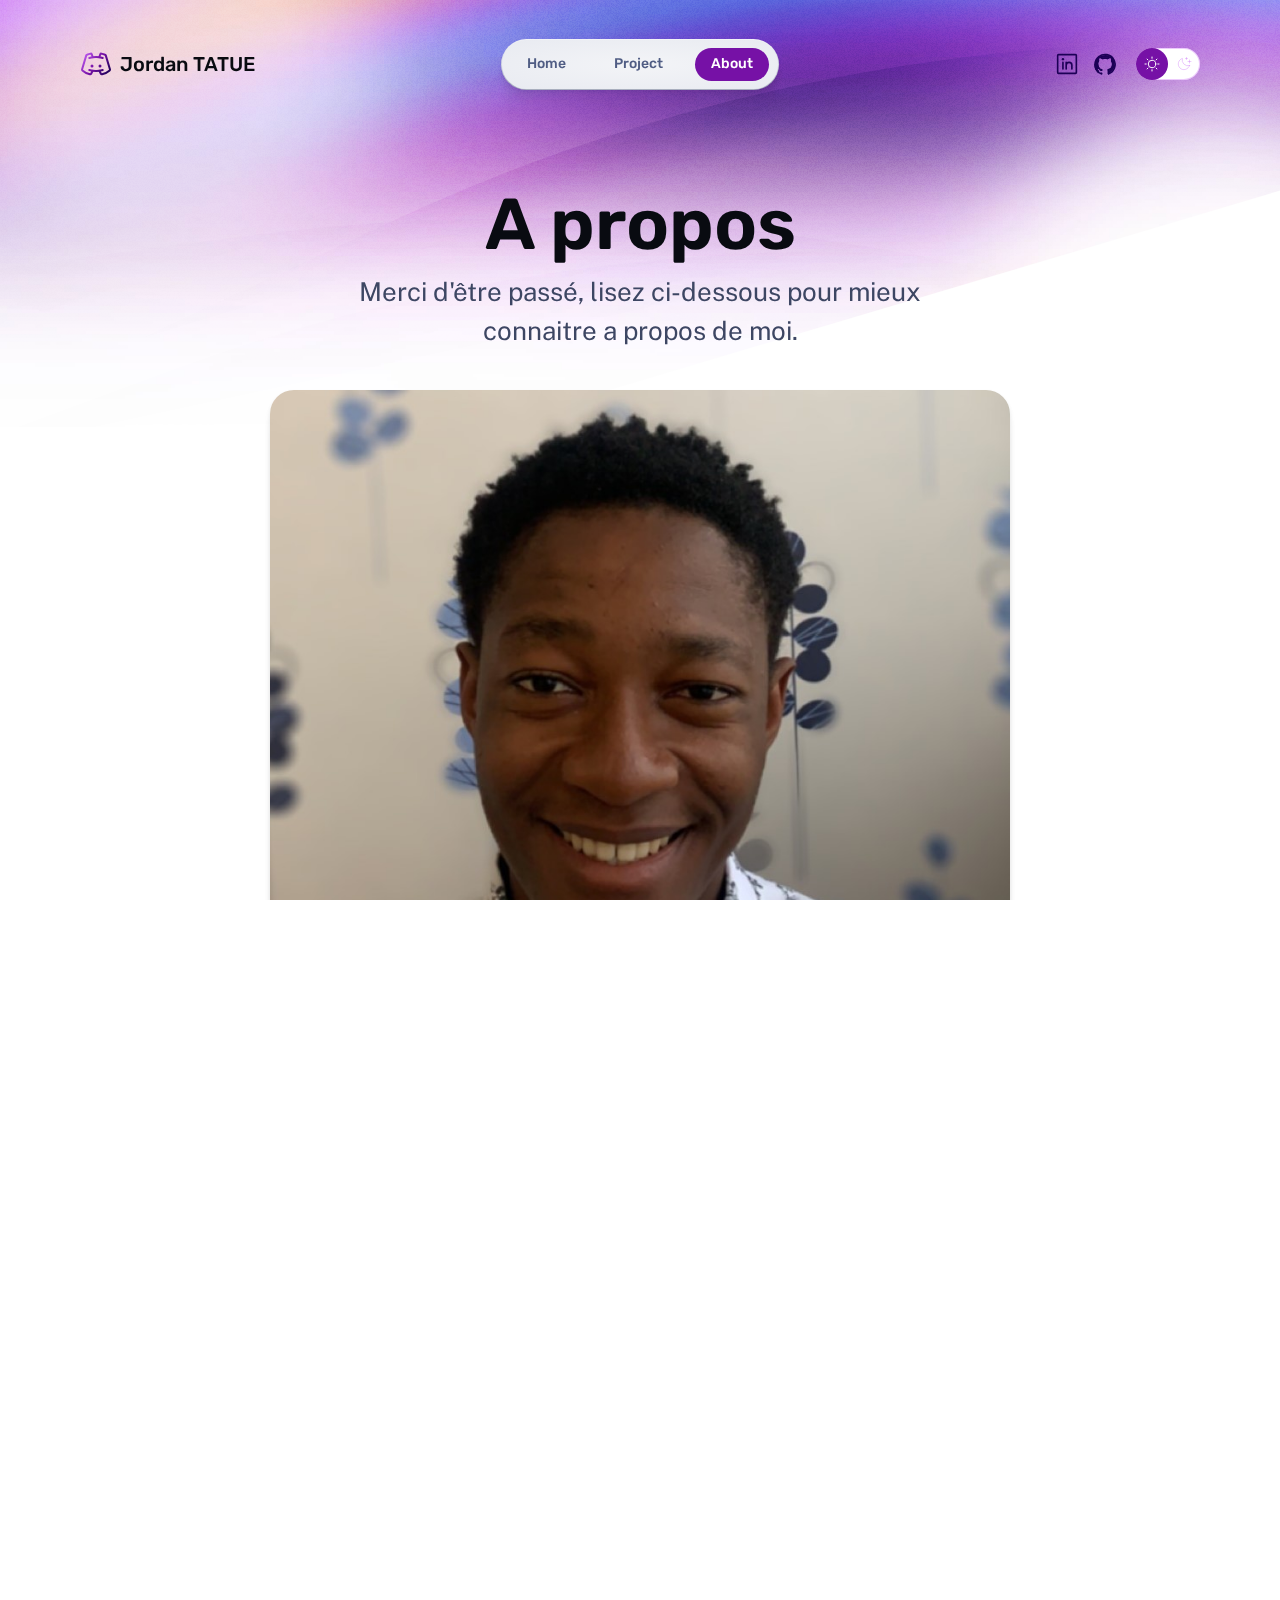
==== about/index.html @ d3101c10 "12" ====
<!DOCTYPE html>
<html lang="en" class="astro-37FXCHFA">

<head>
	<meta charset="UTF-8">
	<meta name="description" property="og:description" content="The personal site of Jordan">
	<meta name="viewport" content="width=device-width">
	<meta name="generator" content="Astro v2.3.0">
	<title>A propos | Jordane</title>

	<link rel="icon" type="image/svg+xml" href="../favicon.svg">
	<link rel="preconnect" href="https://fonts.googleapis.com">
	<link rel="preconnect" href="https://fonts.gstatic.com" crossorigin>
	<link
		href="https://fonts.googleapis.com/css2?family=Public+Sans:ital,wght@0,400;0,700;1,400&family=Rubik:wght@500;600&display=swap"
		rel="stylesheet">

	<script>
		// This code is inlined in the head to make dark mode instant & blocking.
		const getThemePreference = () => {
			if (typeof localStorage !== 'undefined' && localStorage.getItem('theme')) {
				return localStorage.getItem('theme');
			}
			return window.matchMedia('(prefers-color-scheme: dark)').matches ? 'dark' : 'light';
		};
		const isDark = getThemePreference() === 'dark';
		document.documentElement.classList[isDark ? 'add' : 'remove']('theme-dark');

		if (typeof localStorage !== 'undefined') {
			// Watch the document element and persist user preference when it changes.
			const observer = new MutationObserver(() => {
				const isDark = document.documentElement.classList.contains('theme-dark');
				localStorage.setItem('theme', isDark ? 'dark' : 'light');
			});
			observer.observe(document.documentElement, { attributes: true, attributeFilter: ['class'] });
		}
	</script>
	<link rel="stylesheet" href="../css/404.8e7ccd6e.css" />
	<link rel="stylesheet" href="../css/about.8c3abb9f.css" />
	<link rel="stylesheet" href="../css/about.d728e3a7.css" />
	<link rel="stylesheet" href="../css/about.93ec11f1.css" />
	<script type="module">addEventListener("load", () => document.documentElement.classList.add("loaded")); class i extends HTMLElement { constructor() { super(), this.appendChild(this.querySelector("template").content.cloneNode(!0)); const e = this.querySelector("button"), t = document.getElementById("menu-content"); t.hidden = !0; const n = s => { e.setAttribute("aria-expanded", s ? "true" : "false"), t.hidden = !s }; e.addEventListener("click", () => n(t.hidden)); const d = s => { n(s.matches), e.hidden = s.matches }, c = window.matchMedia("(min-width: 50em)"); d(c), c.addEventListener("change", d) } } customElements.define("menu-button", i); class r extends HTMLElement { constructor() { super(); const e = this.querySelector("button"), t = n => { document.documentElement.classList[n ? "add" : "remove"]("theme-dark"), e.setAttribute("aria-pressed", String(n)) }; e.addEventListener("click", () => t(!this.isDark())), t(this.isDark()) } isDark() { return document.documentElement.classList.contains("theme-dark") } } customElements.define("theme-toggle", r);
	</script>
</head>

<body class="astro-37FXCHFA">
	<div class="stack backgrounds astro-37FXCHFA">
		<nav class="astro-DMQPWCEC">
			<div class="menu-header astro-DMQPWCEC">
				<a href="../index.html" class="site-title astro-DMQPWCEC">
					<svg xmlns="http://www.w3.org/2000/svg" width="40" height="40" viewBox="0 0 256 256"
						aria-hidden="true" stroke="url(#icon-gradient-10c3b6cw)" fill="url(#icon-gradient-10c3b6cw)"
						style="--size:1.6em" class="astro-PATNJMLL">
						<g class="astro-PATNJMLL">
							<circle stroke="none" cx="96" cy="144" r="12" />
							<circle stroke="none" cx="160" cy="144" r="12" />
							<path fill="none" stroke-linecap="round" stroke-linejoin="round" stroke-width="16"
								d="M74 80a175 175 0 0 1 54-8 175 175 0 0 1 54 8m0 96a175 175 0 0 1-54 8 175 175 0 0 1-54-8" />
							<path fill="none" stroke-linecap="round" stroke-linejoin="round" stroke-width="16"
								d="m155 182 12 24a8 8 0 0 0 9 4c25-6 46-16 61-30a8 8 0 0 0 3-8L206 59a8 8 0 0 0-5-5 176 176 0 0 0-30-9 8 8 0 0 0-9 5l-8 24m-53 108-12 24a8 8 0 0 1-9 4c-25-6-46-16-61-30a8 8 0 0 1-3-8L50 59a8 8 0 0 1 5-5 176 176 0 0 1 30-9 8 8 0 0 1 9 5l8 24" />
						</g>
						<linearGradient id="icon-gradient-10c3b6cw" x1="23" x2="235" y1="43" y2="202"
							gradientUnits="userSpaceOnUse" class="astro-PATNJMLL">
							<stop stop-color="var(--gradient-stop-1)" class="astro-PATNJMLL"></stop>
							<stop offset=".5" stop-color="var(--gradient-stop-2)" class="astro-PATNJMLL"></stop>
							<stop offset="1" stop-color="var(--gradient-stop-3)" class="astro-PATNJMLL"></stop>
						</linearGradient>
					</svg>
					Jordan TATUE
				</a>
				<menu-button class="astro-DMQPWCEC">
					<template class="astro-DMQPWCEC">
						<button class="menu-button astro-DMQPWCEC" aria-expanded="false">
							<span class="sr-only astro-DMQPWCEC">Menu</span>
							<svg xmlns="http://www.w3.org/2000/svg" width="40" height="40" viewBox="0 0 256 256"
								aria-hidden="true" stroke="currentcolor" fill="currentcolor" class="astro-PATNJMLL">
								<g class="astro-PATNJMLL">
									<path stroke-linecap="round" stroke-linejoin="round" stroke-width="16"
										d="M40 128h176M40 64h176M40 192h176" />
								</g>

							</svg>
						</button>
					</template>
				</menu-button>
			</div>
			<div id="menu-content" class="astro-DMQPWCEC">
				<ul class="nav-items astro-DMQPWCEC">
					<li class="astro-DMQPWCEC">
						<a class="link astro-DMQPWCEC" href="../index.html">
							Home
						</a>
					</li>
					<li class="astro-DMQPWCEC">
						<a aria-current="true" class="link astro-DMQPWCEC" href="../work/index.html">
							Project
						</a>
					</li>
					<li class="astro-DMQPWCEC">
						<a class="link active astro-DMQPWCEC" href="../about/index.html">
							About
						</a>
					</li>
				</ul>
				<div class="menu-footer astro-DMQPWCEC">
					<div class="socials astro-DMQPWCEC">
						<a href="https://www.linkedin.com/in/tatuejordan" class="social astro-DMQPWCEC">
							<span class="sr-only astro-DMQPWCEC">Twitter</span>
							<svg xmlns="http://www.w3.org/2000/svg" width="40" height="40" viewBox="0 0 256 256"
								aria-hidden="true" stroke="currentcolor" fill="currentcolor" class="astro-PATNJMLL">
								<g class="astro-PATNJMLL">
									<rect width="184" height="184" x="36" y="36" fill="none" stroke-linecap="round"
										stroke-linejoin="round" stroke-width="16" rx="8" />
									<path fill="none" stroke-linecap="round" stroke-linejoin="round" stroke-width="16"
										d="M120 112v64m-32-64v64m32-36a28 28 0 0 1 56 0v36" />
									<circle stroke="none" cx="88" cy="80" r="12" />
								</g>

							</svg>
						</a><a href="https://github.com/JordanTatue" class="social astro-DMQPWCEC">
							<span class="sr-only astro-DMQPWCEC">GitHub</span>
							<svg xmlns="http://www.w3.org/2000/svg" width="40" height="40" viewBox="0 0 256 256"
								aria-hidden="true" stroke="currentcolor" fill="currentcolor" class="astro-PATNJMLL">
								<g class="astro-PATNJMLL">
									<g stroke-linecap="round" stroke-linejoin="round">
										<path fill="none" stroke-width="14.7"
											d="M55.7 167.2c13.9 1 21.3 13.1 22.2 14.6 4.2 7.2 10.4 9.6 18.3 7.1l1.1-3.4a60.3 60.3 0 0 1-25.8-11.9c-12-10.1-18-25.6-18-46.3" />
										<path fill="none" stroke-width="16"
											d="M61.4 205.1a24.5 24.5 0 0 1-3-6.1c-3.2-7.9-7.1-10.6-7.8-11.1l-1-.6c-2.4-1.6-9.5-6.5-7.2-13.9 1.4-4.5 6-7.2 12.3-7.2h.8c4 .3 7.6 1.5 10.7 3.2-9.1-10.1-13.6-24.3-13.6-42.3 0-11.3 3.5-21.7 10.1-30.4A46.7 46.7 0 0 1 65 67.3a8.3 8.3 0 0 1 5-4.7c2.8-.9 13.3-2.7 33.2 9.9a105 105 0 0 1 50.5 0c19.9-12.6 30.4-10.8 33.2-9.9 2.3.7 4.1 2.4 5 4.7 5 12.7 4 23.2 2.6 29.4 6.7 8.7 10 18.9 10 30.4 0 42.6-25.8 54.7-43.6 58.7 1.4 4.1 2.2 8.8 2.2 13.7l-.1 23.4v2.3" />
										<path fill="none" stroke-width="16"
											d="M160.9 185.7c1.4 4.1 2.2 8.8 2.2 13.7l-.1 23.4v2.3A98.6 98.6 0 1 0 61.4 205c-1.4-2.1-11.3-17.5-11.8-17.8-2.4-1.6-9.5-6.5-7.2-13.9 1.4-4.5 6-7.2 12.3-7.2h.8c4 .3 7.6 1.5 10.7 3.2-9.1-10.1-13.6-24.3-13.6-42.3 0-11.3 3.5-21.7 10.1-30.4A46.4 46.4 0 0 1 65 67.3a8.3 8.3 0 0 1 5-4.7c2.8-.9 13.3-2.7 33.2 9.9a105 105 0 0 1 50.5 0c19.9-12.6 30.4-10.8 33.2-9.9 2.3.7 4.1 2.4 5 4.7 5 12.7 4 23.2 2.6 29.4 6.7 8.7 10 18.9 10 30.4.1 42.6-25.8 54.7-43.6 58.6z" />
										<path fill="none" stroke-width="18.7"
											d="m170.1 203.3 17.3-12 17.2-18.7 9.5-26.6v-27.9l-9.5-27.5" />
										<path fill="none" stroke-width="22.7"
											d="m92.1 57.3 23.3-4.6 18.7-1.4 29.3 5.4m-110 32.6-8 16-4 21.4.6 20.3 3.4 13" />
										<path fill="none" stroke-width="13.3"
											d="M28.8 133a100 100 0 0 0 66.9 94.4v-8.7c-22.4 1.8-33-11.5-35.6-19.8-3.4-8.6-7.8-11.4-8.5-11.8" />
									</g>
								</g>

							</svg>
						</a>
					</div>

					<div class="theme-toggle astro-DMQPWCEC">
						<theme-toggle class="astro-X3PJSKD3">
							<button class="astro-X3PJSKD3">
								<span class="sr-only astro-X3PJSKD3">Dark theme</span>
								<span class="icon light astro-X3PJSKD3"><svg xmlns="http://www.w3.org/2000/svg"
										width="40" height="40" viewBox="0 0 256 256" aria-hidden="true"
										stroke="currentcolor" fill="currentcolor" class="astro-PATNJMLL">
										<g class="astro-PATNJMLL">
											<circle cx="128" cy="128" r="60" fill="none" stroke-linecap="round"
												stroke-linejoin="round" stroke-width="16" />
											<path fill="none" stroke-linecap="round" stroke-linejoin="round"
												stroke-width="16"
												d="M128 36V16M63 63 49 49m-13 79H16m47 65-14 14m79 13v20m65-47 14 14m13-79h20m-47-65 14-14" />
										</g>

									</svg></span>
								<span class="icon dark astro-X3PJSKD3"><svg xmlns="http://www.w3.org/2000/svg"
										width="40" height="40" viewBox="0 0 256 256" aria-hidden="true"
										stroke="currentcolor" fill="currentcolor" class="astro-PATNJMLL">
										<g class="astro-PATNJMLL">
											<path fill="none" stroke-linecap="round" stroke-linejoin="round"
												stroke-width="16"
												d="M216 112V64m24 24h-48m-24-64v32m16-16h-32m65 113A92 92 0 0 1 103 39h0a92 92 0 1 0 114 114Z" />
										</g>

									</svg></span>
							</button>
						</theme-toggle>
					</div>
				</div>
			</div>
		</nav>

		<div class="stack gap-20 astro-KH7BTL4R">
			<main class="wrapper about astro-KH7BTL4R">
				<header class="hero stack gap-4 center astro-BBE6DXRZ">
					<div class="stack gap-2 astro-BBE6DXRZ">
						<h1 class="title astro-BBE6DXRZ">A propos</h1>
						<p class="tagline astro-BBE6DXRZ">Merci d&#39;être passé, lisez ci-dessous pour mieux connaitre
							a propos de moi.</p>
					</div>

					<img width="1553" height="873" src="../images/portrait.jpg" class="astro-KH7BTL4R">

				</header>

				<section class="astro-KH7BTL4R">
					<h2 class="section-title astro-KH7BTL4R">Résumé</h2>
					<div class="content astro-KH7BTL4R">
						<p class="astro-KH7BTL4R">
							Actuellement Etudiant de 21 ans en ingénierie
							informatique Bac+3, Passionné par l'innovation et la
							technologie, j'aime les défis et je recherche une
							entreprise dans laquelle je pourrai relever des
							challenges au quotidien.
						</p>
						<p class="astro-KH7BTL4R">
							Je suis a la recherche d'une alternance en developpement
							pour le compte de ma première année de master en ingénierie, pour un durée de 2 ans
							a partir de septembre 2023.
						</p>
						<p class="astro-KH7BTL4R">
							En ce qui concerne ma personne j'ai accumuler pas mal
							d'experience dans la réalistion de mes projets personnels
							et de mon stage effectué en developpement au cours de ces dernières années. j'ai un bonne
							gestion
							du stress, des projets et une adaptation assez rapide, je pense donc pouvoir etre un attout
							majeur pour toute structure avec laquelle j'aurai a travailler.
						</p>
						<p class="astro-KH7BTL4R">
							Je suis mobile partout en France, et disponible pour tout entretient visant le poste.
						</p>
					</div>
				</section>
				<section class="astro-KH7BTL4R">
					<h2 class="section-title astro-KH7BTL4R">Education</h2>
					<div class="content astro-KH7BTL4R">
						<p class="astro-KH7BTL4R">Je suis en cursus d'ingeieur au sein du groupe 3IL a Limoges, en
							France.
							Le diplome étant pour le compte de l'année 2025.
						</p>
					</div>
				</section>
				<section class="astro-KH7BTL4R">
					<h2 class="section-title astro-KH7BTL4R">Compétences</h2>
					<div class="content astro-KH7BTL4R">
						<p class="astro-KH7BTL4R">
							Développement java, developpement web, administration et gestion des réseaux et systèmes,
							administration et gestion des données (Base de données), Maitrise de plusieurs languages
							de programmation tels : python, javaScript, C, C++, assambleur(language machine).
							<br class="astro-KH7BTL4R">Maitrise de framWorks tels : Angular + Netjs, React + Redux,
							Astro, Spring + SpringBoot
							javaFX, JFOX
						</p>
						<p class="astro-KH7BTL4R">
							Gestion de projets : SCRUM Master, plannification de projets avec MS project.
							<br class="astro-KH7BTL4R">Developpement en agile (devOps) : maitrise de base de l'outil
							GitLab
						</p>
						<p class="astro-KH7BTL4R">
							Implémentations des réseaux TCP/IP, maitrise des protocoles de routage, administration des
							systemes
							Windows, Linux, maitrise des outils de virtualisation.
						</p>
					</div>
				</section>
			</main>

			<aside class="astro-RCDZUQ3A">
				<h2 class="astro-RCDZUQ3A">Intéressé par mon profil ?</h2>
				<a href="mailto:tatuejordan@gmail.com" class="astro-BALV45LP">
					envoyer un message
					<svg xmlns="http://www.w3.org/2000/svg" width="40" height="40" viewBox="0 0 256 256"
						aria-hidden="true" stroke="currentcolor" fill="currentcolor" style="--size:1.2em"
						class="astro-PATNJMLL">
						<g class="astro-PATNJMLL">
							<path fill="none" stroke-linecap="round" stroke-linejoin="round" stroke-width="16"
								d="M210.3 35.9 23.9 88.4a8 8 0 0 0-1.2 15l85.6 40.5a7.8 7.8 0 0 1 3.8 3.8l40.5 85.6a8 8 0 0 0 15-1.2l52.5-186.4a7.9 7.9 0 0 0-9.8-9.8Zm-99.4 109.2 45.2-45.2" />
						</g>

					</svg>
				</a>

			</aside>
		</div>

		<footer class="astro-SZ7XMLTE">
			<div class="group astro-SZ7XMLTE">
				<p class="astro-SZ7XMLTE">
					Designed & Developed in France with <a href="https://astro.build/" class="astro-SZ7XMLTE">Astro</a>
					<svg xmlns="http://www.w3.org/2000/svg" width="40" height="40" viewBox="0 0 256 256"
						aria-hidden="true" stroke="currentcolor" fill="currentcolor" style="--size:1.2em"
						class="astro-PATNJMLL">
						<g class="astro-PATNJMLL">
							<path fill="none" stroke-linecap="round" stroke-linejoin="round" stroke-width="16"
								d="M94.1 184.6c-11.4 33.9-56.6 33.9-56.6 33.9s0-45.2 33.9-56.6m124.5-56.5L128 173.3 82.7 128l67.9-67.9C176.3 34.4 202 34.7 213 36.3a7.8 7.8 0 0 1 6.7 6.7c1.6 11 1.9 36.7-23.8 62.4Z" />
							<path fill="none" stroke-linecap="round" stroke-linejoin="round" stroke-width="16"
								d="M184.6 116.7v64.6a8 8 0 0 1-2.4 5.6l-32.3 32.4a8 8 0 0 1-13.5-4.1l-8.4-41.9m11.3-101.9H74.7a8 8 0 0 0-5.6 2.4l-32.4 32.3a8 8 0 0 0 4.1 13.5l41.9 8.4" />
						</g>

					</svg>
				</p>
				<p class="astro-SZ7XMLTE">&copy; 2023 Jordan Tatue</p>
			</div>
			<p class="socials astro-SZ7XMLTE">
				<a href="https://www.linkedin.com/in/tatuejordan/" class="astro-SZ7XMLTE"> Linkedin</a>
				<a href="https://github.com/JordanTatue" class="astro-SZ7XMLTE"> GitHub</a>
			</p>
		</footer>
	</div>




</body>

</html>
---- css/404.8e7ccd6e.css ----
:root {
    --gray-0: #090b11;
    --gray-50: #141925;
    --gray-100: #283044;
    --gray-200: #3d4663;
    --gray-300: #505d84;
    --gray-400: #6474a2;
    --gray-500: #8490b5;
    --gray-600: #a3acc8;
    --gray-700: #c3cadb;
    --gray-800: #e3e6ee;
    --gray-900: #f3f4f7;
    --gray-999-basis: 0, 0%, 100%;
    --gray-999_40: hsla(var(--gray-999-basis), .4);
    --gray-999: #ffffff;
    --accent-light: #c561f6;
    --accent-regular: #7611a6;
    --accent-dark: #1c0056;
    --accent-overlay: hsla(280, 89%, 67%, .33);
    --accent-subtle-overlay: var(--accent-overlay);
    --accent-text-over: var(--gray-999);
    --link-color: var(--accent-regular);
    --gradient-stop-1: var(--accent-light);
    --gradient-stop-2: var(--accent-regular);
    --gradient-stop-3: var(--accent-dark);
    --gradient-subtle: linear-gradient(150deg, var(--gray-900) 19%, var(--gray-999) 150%);
    --gradient-accent: linear-gradient(150deg, var(--gradient-stop-1), var(--gradient-stop-2), var(--gradient-stop-3));
    --gradient-accent-orange: linear-gradient(150deg, #ca7879, var(--accent-regular), var(--accent-dark));
    --gradient-stroke: linear-gradient(180deg, var(--gray-900), var(--gray-700));
    --shadow-sm: 0px 6px 3px rgba(9, 11, 17, .01), 0px 4px 2px rgba(9, 11, 17, .01), 0px 2px 2px rgba(9, 11, 17, .02), 0px 0px 1px rgba(9, 11, 17, .03);
    --shadow-md: 0px 28px 11px rgba(9, 11, 17, .01), 0px 16px 10px rgba(9, 11, 17, .03), 0px 7px 7px rgba(9, 11, 17, .05), 0px 2px 4px rgba(9, 11, 17, .06);
    --shadow-lg: 0px 62px 25px rgba(9, 11, 17, .01), 0px 35px 21px rgba(9, 11, 17, .05), 0px 16px 16px rgba(9, 11, 17, .1), 0px 4px 9px rgba(9, 11, 17, .12);
    --text-sm: .875rem;
    --text-base: 1rem;
    --text-md: 1.125rem;
    --text-lg: 1.25rem;
    --text-xl: 1.625rem;
    --text-2xl: 2.125rem;
    --text-3xl: 2.625rem;
    --text-4xl: 3.5rem;
    --text-5xl: 4.5rem;
    --font-system: system-ui, -apple-system, BlinkMacSystemFont, "Segoe UI", Roboto, Oxygen, Ubuntu, Cantarell, "Open Sans", "Helvetica Neue", sans-serif;
    --font-body: "Public Sans", var(--font-system);
    --font-brand: Rubik, var(--font-system);
    --theme-transition: .2s ease-in-out
}

:root.theme-dark {
    --gray-0: #ffffff;
    --gray-50: #f3f4f7;
    --gray-100: #e3e6ee;
    --gray-200: #c3cadb;
    --gray-300: #a3acc8;
    --gray-400: #8490b5;
    --gray-500: #6474a2;
    --gray-600: #505d84;
    --gray-700: #3d4663;
    --gray-800: #283044;
    --gray-900: #141925;
    --gray-999-basis: 225, 31%, 5%;
    --gray-999: #090b11;
    --accent-light: #1c0056;
    --accent-regular: #7611a6;
    --accent-dark: #c561f6;
    --accent-overlay: hsla(280, 89%, 67%, .33);
    --accent-subtle-overlay: hsla(281, 81%, 36%, .33);
    --accent-text-over: var(--gray-0);
    --link-color: var(--accent-dark);
    --gradient-stop-1: #4c11c6;
    --gradient-subtle: linear-gradient(150deg, var(--gray-900) 19%, var(--gray-999) 81%);
    --gradient-accent-orange: linear-gradient(150deg, #ca7879, var(--accent-regular), var(--accent-light));
    --gradient-stroke: linear-gradient(180deg, var(--gray-600), var(--gray-800));
    --shadow-sm: 0px 6px 3px rgba(255, 255, 255, .01), 0px 4px 2px rgba(255, 255, 255, .01), 0px 2px 2px rgba(255, 255, 255, .02), 0px 0px 1px rgba(255, 255, 255, .03);
    --shadow-md: 0px 28px 11px rgba(255, 255, 255, .01), 0px 16px 10px rgba(255, 255, 255, .03), 0px 7px 7px rgba(255, 255, 255, .05), 0px 2px 4px rgba(255, 255, 255, .06);
    --shadow-lg: 0px 62px 25px rgba(255, 255, 255, .01), 0px 35px 21px rgba(255, 255, 255, .05), 0px 16px 16px rgba(255, 255, 255, .1), 0px 4px 9px rgba(255, 255, 255, .12)
}

html,
body {
    height: 100%;
    overflow-x: hidden
}

body {
    background-color: var(--gray-999);
    color: var(--gray-200);
    font-family: var(--font-body);
    -webkit-font-smoothing: antialiased;
    line-height: 1.5
}

*,
*:after,
*:before {
    box-sizing: border-box;
    margin: 0
}

img {
    max-width: 100%;
    height: auto
}

a {
    color: var(--link-color)
}

h1,
h2,
h3,
h4,
h5 {
    line-height: 1.1;
    font-family: var(--font-brand);
    font-weight: 600;
    color: var(--gray-100)
}

h1 {
    font-size: var(--text-5xl)
}

h2 {
    font-size: var(--text-4xl)
}

h3 {
    font-size: var(--text-3xl)
}

h4 {
    font-size: var(--text-2xl)
}

h5 {
    font-size: var(--text-xl)
}

.sr-only {
    position: absolute;
    width: 1px;
    height: 1px;
    padding: 0;
    margin: -1px;
    overflow: hidden;
    clip: rect(0, 0, 0, 0);
    white-space: nowrap;
    border-width: 0
}

.wrapper {
    width: 100%;
    max-width: 83rem;
    margin-inline: auto;
    padding-inline: 1.5rem
}

.stack {
    display: flex;
    flex-direction: column
}

.gap-2 {
    gap: .5rem
}

.gap-4 {
    gap: 1rem
}

.gap-8 {
    gap: 2rem
}

.gap-10 {
    gap: 2.5rem
}

.gap-15 {
    gap: 3.75rem
}

.gap-20 {
    gap: 5rem
}

.gap-30 {
    gap: 7.5rem
}

.gap-48 {
    gap: 12rem
}

@media (min-width: 50em) {
    .lg\:gap-2 {
        gap: .5rem
    }

    .lg\:gap-4 {
        gap: 1rem
    }

    .lg\:gap-8 {
        gap: 2rem
    }

    .lg\:gap-10 {
        gap: 2.5rem
    }

    .lg\:gap-15 {
        gap: 3.75rem
    }

    .lg\:gap-20 {
        gap: 5rem
    }

    .lg\:gap-30 {
        gap: 7.5rem
    }

    .lg\:gap-48 {
        gap: 12rem
    }
}

button:where(.astro-X3PJSKD3) {
    display: flex;
    border: 0;
    border-radius: 999rem;
    padding: 0;
    background-color: var(--gray-999);
    box-shadow: inset 0 0 0 1px var(--accent-overlay);
    cursor: pointer
}

.icon:where(.astro-X3PJSKD3) {
    z-index: 1;
    position: relative;
    display: flex;
    padding: .5rem;
    width: 2rem;
    height: 2rem;
    font-size: 1rem;
    color: var(--accent-overlay)
}

.icon:where(.astro-X3PJSKD3).light:before {
    content: "";
    z-index: -1;
    position: absolute;
    inset: 0;
    background-color: var(--accent-regular);
    border-radius: 999rem
}

.theme-dark .icon:where(.astro-X3PJSKD3).light:before {
    transform: translate(100%)
}

.theme-dark .icon:where(.astro-X3PJSKD3).dark,
html:not(.theme-dark) .icon:where(.astro-X3PJSKD3).light,
button:where(.astro-X3PJSKD3)[aria-pressed=false] .icon:where(.astro-X3PJSKD3).light {
    color: var(--accent-text-over)
}

@media (prefers-reduced-motion: no-preference) {

    .icon:where(.astro-X3PJSKD3),
    .icon:where(.astro-X3PJSKD3).light:before {
        transition: transform var(--theme-transition), color var(--theme-transition)
    }
}

@media (forced-colors: active) {
    .icon:where(.astro-X3PJSKD3).light:before {
        background-color: SelectedItem
    }
}

nav:where(.astro-DMQPWCEC) {
    z-index: 9999;
    position: relative;
    font-family: var(--font-brand);
    font-weight: 500;
    margin-bottom: 3.5rem
}

.menu-header:where(.astro-DMQPWCEC) {
    display: flex;
    justify-content: space-between;
    gap: .5rem;
    padding: 1.5rem
}

.site-title:where(.astro-DMQPWCEC) {
    display: flex;
    gap: .5rem;
    align-items: center;
    line-height: 1.1;
    color: var(--gray-0);
    text-decoration: none
}

.menu-button:where(.astro-DMQPWCEC) {
    position: relative;
    display: flex;
    border: 0;
    border-radius: 999rem;
    padding: .5rem;
    font-size: 1.5rem;
    color: var(--gray-300);
    background: radial-gradient(var(--gray-900), var(--gray-800) 150%);
    box-shadow: var(--shadow-md)
}

.menu-button:where(.astro-DMQPWCEC)[aria-expanded=true] {
    color: var(--gray-0);
    background: linear-gradient(180deg, var(--gray-600), transparent), radial-gradient(var(--gray-900), var(--gray-800) 150%)
}

.menu-button:where(.astro-DMQPWCEC)[hidden] {
    display: none
}

.menu-button:where(.astro-DMQPWCEC):before {
    position: absolute;
    inset: -1px;
    content: "";
    background: var(--gradient-stroke);
    border-radius: 999rem;
    z-index: -1
}

#menu-content:where(.astro-DMQPWCEC) {
    position: absolute;
    left: 0;
    right: 0
}

.nav-items:where(.astro-DMQPWCEC) {
    margin: 0;
    display: flex;
    flex-direction: column;
    gap: 1rem;
    font-size: var(--text-md);
    line-height: 1.2;
    list-style: none;
    padding: 2rem;
    background-color: var(--gray-999);
    border-bottom: 1px solid var(--gray-800)
}

.link:where(.astro-DMQPWCEC) {
    display: inline-block;
    color: var(--gray-300);
    text-decoration: none
}

.link:where(.astro-DMQPWCEC).active {
    color: var(--gray-0)
}

.menu-footer:where(.astro-DMQPWCEC) {
    --icon-size: var(--text-xl);
    --icon-padding: .5rem;
    display: flex;
    justify-content: space-between;
    gap: .75rem;
    padding: 1.5rem 2rem 1.5rem 1.5rem;
    background-color: var(--gray-999);
    border-radius: 0 0 .75rem .75rem;
    box-shadow: var(--shadow-lg)
}

.socials:where(.astro-DMQPWCEC) {
    display: flex;
    flex-wrap: wrap;
    gap: .625rem;
    font-size: var(--icon-size)
}

.social:where(.astro-DMQPWCEC) {
    display: flex;
    padding: var(--icon-padding);
    text-decoration: none;
    color: var(--accent-dark);
    transition: color var(--theme-transition)
}

.social:where(.astro-DMQPWCEC):hover,
.social:where(.astro-DMQPWCEC):focus {
    color: var(--accent-text-over)
}

.theme-toggle:where(.astro-DMQPWCEC) {
    display: flex;
    align-items: center;
    height: calc(var(--icon-size) + 2 * var(--icon-padding))
}

@media (min-width: 50em) {
    nav:where(.astro-DMQPWCEC) {
        display: grid;
        grid-template-columns: 1fr auto 1fr;
        align-items: center;
        padding: 2.5rem 5rem;
        gap: 1rem
    }

    .menu-header:where(.astro-DMQPWCEC) {
        padding: 0
    }

    .site-title:where(.astro-DMQPWCEC) {
        font-size: var(--text-lg)
    }

    #menu-content:where(.astro-DMQPWCEC) {
        display: contents
    }

    .nav-items:where(.astro-DMQPWCEC) {
        position: relative;
        flex-direction: row;
        font-size: var(--text-sm);
        border-radius: 999rem;
        border: 0;
        padding: .5rem .5625rem;
        background: radial-gradient(var(--gray-900), var(--gray-800) 150%);
        box-shadow: var(--shadow-md)
    }

    .nav-items:where(.astro-DMQPWCEC):before {
        position: absolute;
        inset: -1px;
        content: "";
        background: var(--gradient-stroke);
        border-radius: 999rem;
        z-index: -1
    }

    .link:where(.astro-DMQPWCEC) {
        padding: .5rem 1rem;
        border-radius: 999rem;
        transition: color var(--theme-transition), background-color var(--theme-transition)
    }

    .link:where(.astro-DMQPWCEC):hover,
    .link:where(.astro-DMQPWCEC):focus {
        color: var(--gray-100);
        background-color: var(--accent-subtle-overlay)
    }

    .link:where(.astro-DMQPWCEC).active {
        color: var(--accent-text-over);
        background-color: var(--accent-regular)
    }

    .menu-footer:where(.astro-DMQPWCEC) {
        --icon-padding: .375rem;
        justify-self: flex-end;
        align-items: center;
        padding: 0;
        background-color: transparent;
        box-shadow: none
    }

    .socials:where(.astro-DMQPWCEC) {
        display: none
    }
}

@media (min-width: 60em) {
    .socials:where(.astro-DMQPWCEC) {
        display: flex;
        justify-content: flex-end;
        gap: 0
    }
}

@media (forced-colors: active) {
    .link:where(.astro-DMQPWCEC).active {
        color: SelectedItem
    }
}

footer:where(.astro-SZ7XMLTE) {
    display: flex;
    flex-direction: column;
    gap: 3rem;
    margin-top: auto;
    padding: 3rem 2rem;
    text-align: center;
    color: var(--gray-400);
    font-size: var(--text-sm)
}

footer:where(.astro-SZ7XMLTE) a:where(.astro-SZ7XMLTE) {
    color: var(--gray-400);
    text-decoration: 1px solid underline transparent;
    text-underline-offset: .25em;
    transition: text-decoration-color var(--theme-transition)
}

footer:where(.astro-SZ7XMLTE) a:where(.astro-SZ7XMLTE):hover,
footer:where(.astro-SZ7XMLTE) a:where(.astro-SZ7XMLTE):focus {
    text-decoration-color: currentColor
}

.group:where(.astro-SZ7XMLTE) {
    display: flex;
    flex-direction: column;
    gap: .5rem
}

.socials:where(.astro-SZ7XMLTE) {
    display: flex;
    justify-content: center;
    gap: 1rem;
    flex-wrap: wrap
}

@media (min-width: 50em) {
    footer:where(.astro-SZ7XMLTE) {
        flex-direction: row;
        justify-content: space-between;
        padding: 2.5rem 5rem
    }

    .group:where(.astro-SZ7XMLTE) {
        flex-direction: row;
        gap: 1rem;
        flex-wrap: wrap
    }

    .socials:where(.astro-SZ7XMLTE) {
        justify-content: flex-end
    }
}

:root {
    --_placeholder-bg: linear-gradient(transparent, transparent);
    --bg-image-main: url(../images/backgrounds/bg-main-light-800w.jpg);
    --bg-image-main-curves: url(../images/backgrounds/bg-main-light.svg);
    --bg-image-subtle-1: var(--_placeholder-bg);
    --bg-image-subtle-2: var(--_placeholder-bg);
    --bg-image-footer: var(--_placeholder-bg);
    --bg-svg-blend-mode: overlay;
    --bg-blend-mode: darken;
    --bg-image-aspect-ratio: 2.25;
    --bg-scale: 1.68;
    --bg-aspect-ratio: calc(var(--bg-image-aspect-ratio) / var(--bg-scale));
    --bg-gradient-size: calc(var(--bg-scale) * 100%)
}

:root.theme-dark {
    --bg-image-main: url(../images/backgrounds/bg-main-dark-800w.jpg);
    --bg-image-main-curves: url(../images/backgrounds/bg-main-dark.svg);
    --bg-svg-blend-mode: darken;
    --bg-blend-mode: lighten
}

:root.loaded {
    --bg-image-subtle-1: url(../images/backgrounds/bg-subtle-1-light-800w.jpg);
    --bg-image-subtle-2: url(../images/backgrounds/bg-subtle-2-light-800w.jpg);
    --bg-image-footer: url(../images/backgrounds/bg-footer-light-800w.jpg)
}

:root.loaded.theme-dark {
    --bg-image-subtle-1: url(../images/backgrounds/bg-subtle-1-dark-800w.jpg);
    --bg-image-subtle-2: url(../images/backgrounds/bg-subtle-2-dark-800w.jpg);
    --bg-image-footer: url(../images/backgrounds/bg-footer-dark-800w.jpg)
}

@media (min-width: 50em) {
    :root {
        --bg-scale: 1;
        --bg-image-main: url(../images/backgrounds/bg-main-light-1440w.jpg)
    }

    :root.theme-dark {
        --bg-image-main: url(../images/backgrounds/bg-main-dark-1440w.jpg)
    }

    :root.loaded {
        --bg-image-subtle-1: url(../images/backgrounds/bg-subtle-1-light-1440w.jpg);
        --bg-image-subtle-2: url(../images/backgrounds/bg-subtle-2-light-1440w.jpg);
        --bg-image-footer: url(../images/backgrounds/bg-footer-light-1440w.jpg)
    }

    :root.loaded.theme-dark {
        --bg-image-subtle-1: url(../images/backgrounds/bg-subtle-1-dark-1440w.jpg);
        --bg-image-subtle-2: url(../images/backgrounds/bg-subtle-2-dark-1440w.jpg);
        --bg-image-footer: url(../images/backgrounds/bg-footer-dark-1440w.jpg)
    }
}

.backgrounds:where(.astro-37FXCHFA) {
    min-height: 100%;
    isolation: isolate;
    background: url(/images/backgrounds/noise.png) top center/220px repeat, var(--bg-image-footer) bottom center/var(--bg-gradient-size) no-repeat, var(--bg-image-main-curves) top center/var(--bg-gradient-size) no-repeat, var(--bg-image-main) top center/var(--bg-gradient-size) no-repeat, var(--gray-999);
    background-blend-mode: overlay, var(--bg-blend-mode), var(--bg-svg-blend-mode), normal, normal
}

@media (forced-colors: active) {
    .backgrounds:where(.astro-37FXCHFA) {
        background: none;
        background-blend-mode: none;
        --bg-gradient-size: none
    }
}

.hero:where(.astro-BBE6DXRZ) {
    font-size: var(--text-lg);
    text-align: center
}

.title:where(.astro-BBE6DXRZ),
.tagline:where(.astro-BBE6DXRZ) {
    max-width: 37ch;
    margin-inline: auto
}

.title:where(.astro-BBE6DXRZ) {
    font-size: var(--text-3xl);
    color: var(--gray-0)
}

@media (min-width: 50em) {
    .hero:where(.astro-BBE6DXRZ) {
        font-size: var(--text-xl)
    }

    .start:where(.astro-BBE6DXRZ) {
        text-align: start
    }

    .start:where(.astro-BBE6DXRZ) .title:where(.astro-BBE6DXRZ),
    .start:where(.astro-BBE6DXRZ) .tagline:where(.astro-BBE6DXRZ) {
        margin-inline: unset
    }

    .title:where(.astro-BBE6DXRZ) {
        font-size: var(--text-5xl)
    }
}
---- css/about.8c3abb9f.css ----
a:where(.astro-BALV45LP) {
    position: relative;
    display: flex;
    place-content: center;
    text-align: center;
    padding: .56em 2em;
    gap: .8em;
    color: var(--accent-text-over);
    text-decoration: none;
    line-height: 1.1;
    border-radius: 999rem;
    overflow: hidden;
    background: var(--gradient-accent-orange);
    box-shadow: var(--shadow-md);
    white-space: nowrap
}

@media (min-width: 20em) {
    a:where(.astro-BALV45LP) {
        font-size: var(--text-lg)
    }
}

a:where(.astro-BALV45LP):after {
    content: "";
    position: absolute;
    inset: 0;
    pointer-events: none;
    transition: background-color var(--theme-transition);
    mix-blend-mode: overlay
}

a:where(.astro-BALV45LP):focus:after,
a:where(.astro-BALV45LP):hover:after {
    background-color: hsla(var(--gray-999-basis), .3)
}

@media (min-width: 50em) {
    a:where(.astro-BALV45LP) {
        padding: 1.125rem 2.5rem;
        font-size: var(--text-xl)
    }
}

aside:where(.astro-RCDZUQ3A) {
    display: flex;
    flex-direction: column;
    align-items: center;
    gap: 3rem;
    border-top: 1px solid var(--gray-800);
    border-bottom: 1px solid var(--gray-800);
    padding: 5rem 1.5rem;
    background-color: var(--gray-999_40);
    box-shadow: var(--shadow-sm)
}

h2:where(.astro-RCDZUQ3A) {
    font-size: var(--text-xl);
    text-align: center;
    max-width: 15ch
}

@media (min-width: 50em) {
    aside:where(.astro-RCDZUQ3A) {
        padding: 7.5rem;
        flex-direction: row;
        flex-wrap: wrap;
        justify-content: space-between
    }

    h2:where(.astro-RCDZUQ3A) {
        font-size: var(--text-3xl);
        text-align: left
    }
}
---- css/about.d728e3a7.css ----
.about:where(.astro-KH7BTL4R) {
    display: flex;
    flex-direction: column;
    gap: 3.5rem
}

img:where(.astro-KH7BTL4R) {
    margin-top: 1.5rem;
    border-radius: 1.5rem;
    box-shadow: var(--shadow-md)
}

section:where(.astro-KH7BTL4R) {
    display: flex;
    flex-direction: column;
    gap: .5rem;
    color: var(--gray-200)
}

.section-title:where(.astro-KH7BTL4R) {
    grid-column-start: 1;
    font-size: var(--text-xl);
    color: var(--gray-0)
}

.content:where(.astro-KH7BTL4R) {
    grid-column: 2 / 4
}

.content:where(.astro-KH7BTL4R) a {
    text-decoration: 1px solid underline transparent;
    text-underline-offset: .25em;
    transition: text-decoration-color var(--theme-transition)
}

.content:where(.astro-KH7BTL4R) a:hover,
.content:where(.astro-KH7BTL4R) a:focus {
    text-decoration-color: currentColor
}

@media (min-width: 50em) {
    .about:where(.astro-KH7BTL4R) {
        display: grid;
        grid-template-columns: 1fr 60% 1fr
    }

    .about:where(.astro-KH7BTL4R)>:first-child {
        grid-column-start: 2
    }

    section:where(.astro-KH7BTL4R) {
        display: contents;
        font-size: var(--text-lg)
    }
}
---- css/about.93ec11f1.css ----
svg:where(.astro-PATNJMLL) {
    vertical-align: middle;
    width: var(--size, 1em);
    height: var(--size, 1em)
}
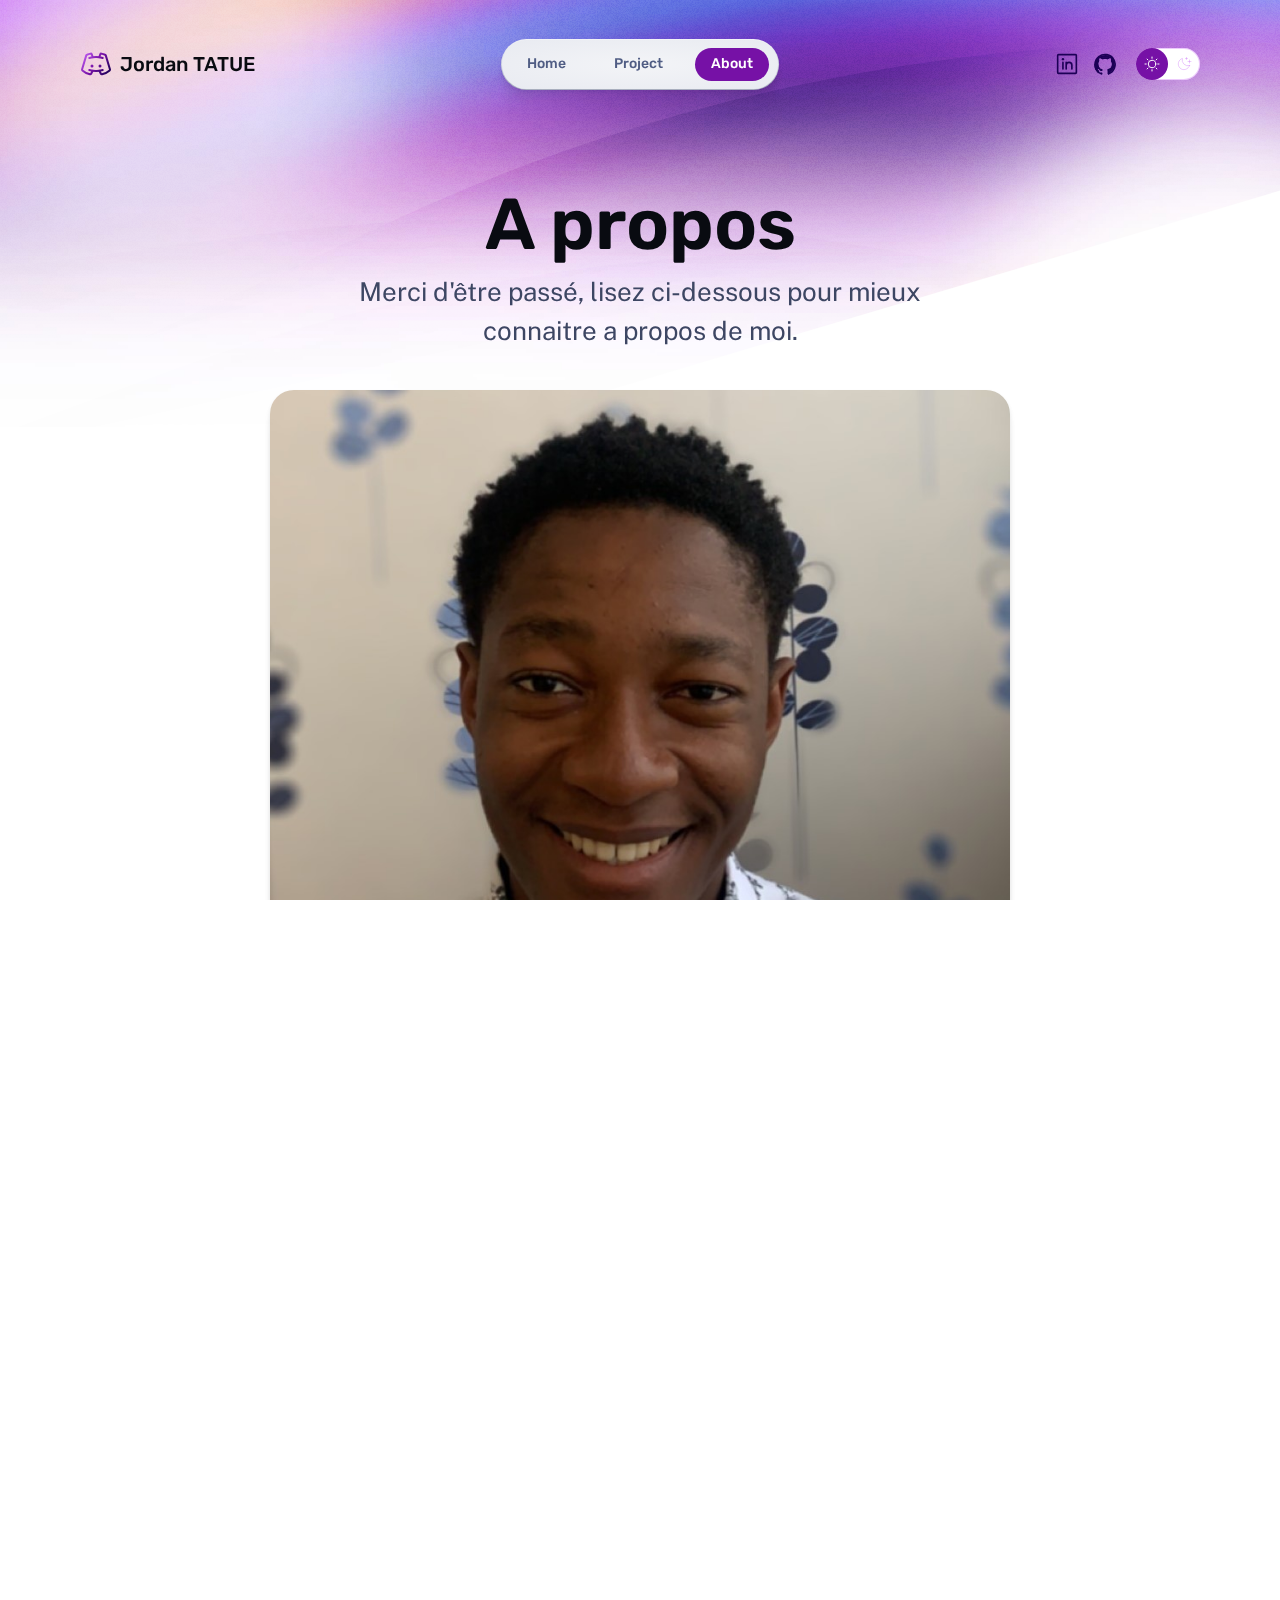
==== commit 74ac5d5d: "modification 1" ====
--- a/about/index.html
+++ b/about/index.html
@@ -189,27 +189,18 @@
 				</header>
 
 				<section class="astro-KH7BTL4R">
-					<h2 class="section-title astro-KH7BTL4R">Résumé</h2>
+					<h2 class="section-title astro-KH7BTL4R">Résumé</h2><br>
 					<div class="content astro-KH7BTL4R">
 						<p class="astro-KH7BTL4R">
-							Actuellement Etudiant de 21 ans en ingénierie
-							informatique Bac+3, Passionné par l'innovation et la
-							technologie, j'aime les défis et je recherche une
-							entreprise dans laquelle je pourrai relever des
-							challenges au quotidien.
-						</p>
-						<p class="astro-KH7BTL4R">
-							Je suis a la recherche d'une alternance en developpement
-							pour le compte de ma première année de master en ingénierie, pour un durée de 2 ans
-							a partir de septembre 2023.
-						</p>
-						<p class="astro-KH7BTL4R">
-							En ce qui concerne ma personne j'ai accumuler pas mal
-							d'experience dans la réalistion de mes projets personnels
-							et de mon stage effectué en developpement au cours de ces dernières années. j'ai un bonne
-							gestion
-							du stress, des projets et une adaptation assez rapide, je pense donc pouvoir etre un attout
-							majeur pour toute structure avec laquelle j'aurai a travailler.
+							Actuellement en fin de formation d’ingénieur informatique (CTI) à 3iL Limoges, 
+							je suis passionné par l’innovation et les technologies de pointe. 
+							Avec une solide formation académique et des expériences pratiques.
+						</p>
+						<p class="astro-KH7BTL4R">
+							J'ai développé une expertise dans le développement logiciel, la gestion de projets techniques, et l'adaptabilité face à des environnements exigeants.
+							Au fil des années, j’ai enrichi mes compétences à travers des projets personnels ambitieux et des expériences professionnelles, 
+							notamment au cours de stages où j’ai contribué à des solutions innovantes. Ces expériences ont renforcé ma capacité à relever 
+							des défis complexes, à gérer le stress efficacement, et à m'adapter rapidement aux besoins spécifiques des projets.
 						</p>
 						<p class="astro-KH7BTL4R">
 							Je suis mobile partout en France, et disponible pour tout entretient visant le poste.
@@ -217,16 +208,14 @@
 					</div>
 				</section>
 				<section class="astro-KH7BTL4R">
-					<h2 class="section-title astro-KH7BTL4R">Education</h2>
+					<h2 class="section-title astro-KH7BTL4R">Education</h2><br>
 					<div class="content astro-KH7BTL4R">
-						<p class="astro-KH7BTL4R">Je suis en cursus d'ingeieur au sein du groupe 3IL a Limoges, en
-							France.
-							Le diplome étant pour le compte de l'année 2025.
+						<p class="astro-KH7BTL4R">Futur diplômé de l'école d'ingénierie informatique de limoges (3IL) en septembre 2025 
 						</p>
 					</div>
 				</section>
 				<section class="astro-KH7BTL4R">
-					<h2 class="section-title astro-KH7BTL4R">Compétences</h2>
+					<h2 class="section-title astro-KH7BTL4R">Compétences</h2> <br>
 					<div class="content astro-KH7BTL4R">
 						<p class="astro-KH7BTL4R">
 							Développement java, developpement web, administration et gestion des réseaux et systèmes,
@@ -237,9 +226,12 @@
 							javaFX, JFOX
 						</p>
 						<p class="astro-KH7BTL4R">
-							Gestion de projets : SCRUM Master, plannification de projets avec MS project.
-							<br class="astro-KH7BTL4R">Developpement en agile (devOps) : maitrise de base de l'outil
-							GitLab
+							Gestion de projets : SCRUM, JIRA, plannification de projets avec MS project.
+							<br class="astro-KH7BTL4R">Automatisation et deploiement continue (DevOps) : Ansible, Linux, Git
+						</p>
+						<p class="astro-KH7BTL4R">
+							Data et IA : Machine learning(python), Datamining (création de molèle de classification et de regression).
+							<br class="astro-KH7BTL4R">Automatisation continue : Ansible, Linux, Git
 						</p>
 						<p class="astro-KH7BTL4R">
 							Implémentations des réseaux TCP/IP, maitrise des protocoles de routage, administration des
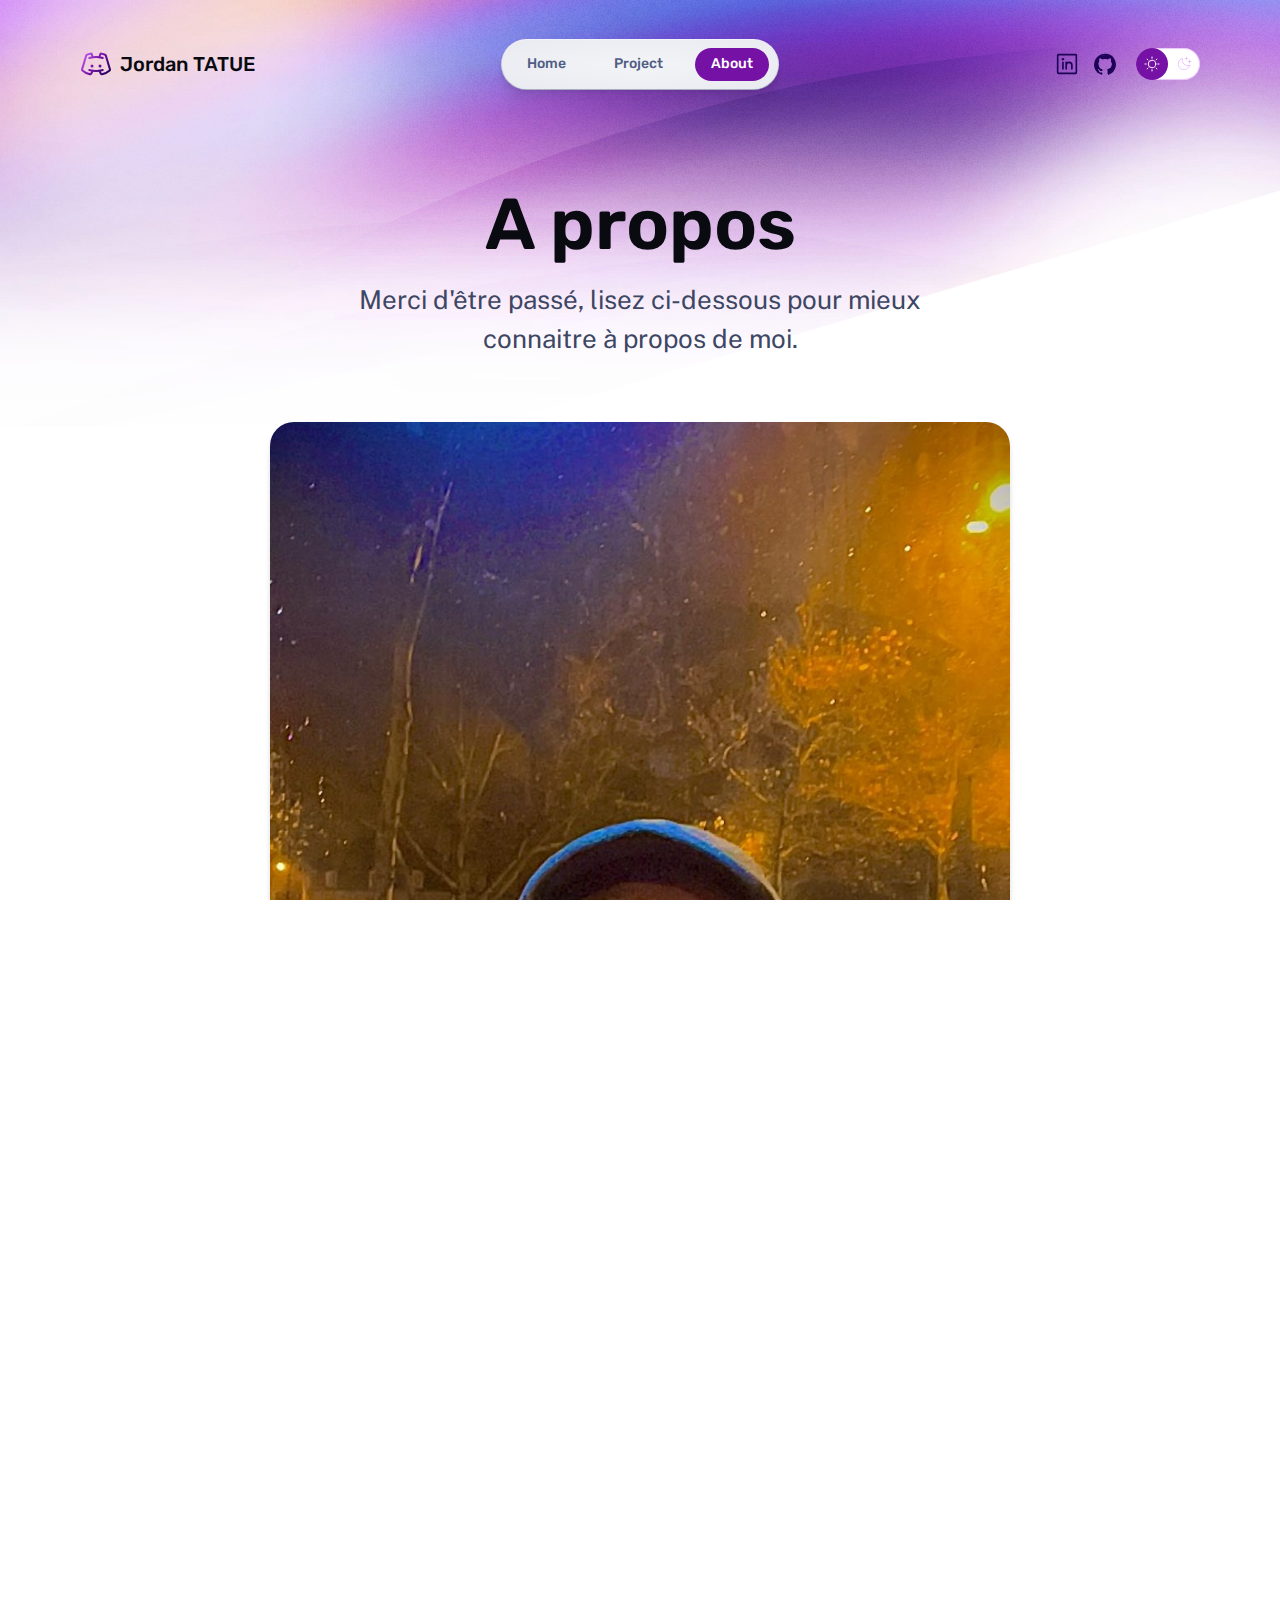
==== commit 72306f88: "modif finales" ====
--- a/about/index.html
+++ b/about/index.html
@@ -4,7 +4,7 @@
 <head>
 	<meta charset="UTF-8">
 	<meta name="description" property="og:description" content="The personal site of Jordan">
-	<meta name="viewport" content="width=device-width">
+	<meta name="viewport" content="width=device-width, initial-scale=1.0">
 	<meta name="generator" content="Astro v2.3.0">
 	<title>A propos | Jordane</title>
 
@@ -14,7 +14,7 @@
 	<link
 		href="https://fonts.googleapis.com/css2?family=Public+Sans:ital,wght@0,400;0,700;1,400&family=Rubik:wght@500;600&display=swap"
 		rel="stylesheet">
-
+	<link href="https://cdn.jsdelivr.net/npm/bootstrap@5.3.0-alpha1/dist/css/bootstrap.min.css" rel="stylesheet">
 	<script>
 		// This code is inlined in the head to make dark mode instant & blocking.
 		const getThemePreference = () => {
@@ -180,114 +180,46 @@
 				<header class="hero stack gap-4 center astro-BBE6DXRZ">
 					<div class="stack gap-2 astro-BBE6DXRZ">
 						<h1 class="title astro-BBE6DXRZ">A propos</h1>
-						<p class="tagline astro-BBE6DXRZ">Merci d&#39;être passé, lisez ci-dessous pour mieux connaitre
-							a propos de moi.</p>
-					</div>
-
+						<p class="tagline astro-BBE6DXRZ">Merci d'être passé, lisez ci-dessous pour mieux connaitre à propos de moi.</p>
+					</div>
 					<img width="1553" height="873" src="../images/portrait.jpg" class="astro-KH7BTL4R">
-
 				</header>
 
 				<section class="astro-KH7BTL4R">
 					<h2 class="section-title astro-KH7BTL4R">Résumé</h2><br>
 					<div class="content astro-KH7BTL4R">
 						<p class="astro-KH7BTL4R">
-							Actuellement en fin de formation d’ingénieur informatique (CTI) à 3iL Limoges, 
-							je suis passionné par l’innovation et les technologies de pointe. 
-							Avec une solide formation académique et des expériences pratiques.
+							Actuellement en fin de formation d’ingénieur informatique (CTI) à 3iL Limoges, je suis passionné par l’innovation et les technologies de pointe.
 						</p>
 						<p class="astro-KH7BTL4R">
 							J'ai développé une expertise dans le développement logiciel, la gestion de projets techniques, et l'adaptabilité face à des environnements exigeants.
-							Au fil des années, j’ai enrichi mes compétences à travers des projets personnels ambitieux et des expériences professionnelles, 
-							notamment au cours de stages où j’ai contribué à des solutions innovantes. Ces expériences ont renforcé ma capacité à relever 
+							Au fil des années, j’ai enrichi mes compétences à travers des projets personnels ambitieux et des expériences professionnelles,
+							notamment au cours de stages où j’ai contribué à des solutions innovantes. Ces expériences ont renforcé ma capacité à relever
 							des défis complexes, à gérer le stress efficacement, et à m'adapter rapidement aux besoins spécifiques des projets.
 						</p>
 						<p class="astro-KH7BTL4R">
-							Je suis mobile partout en France, et disponible pour tout entretient visant le poste.
+							Je suis mobile partout en France, et disponible pour tout entretien visant le poste.
 						</p>
 					</div>
 				</section>
+
 				<section class="astro-KH7BTL4R">
-					<h2 class="section-title astro-KH7BTL4R">Education</h2><br>
+					<h2 class="section-title astro-KH7BTL4R">Éducation</h2><br>
 					<div class="content astro-KH7BTL4R">
-						<p class="astro-KH7BTL4R">Futur diplômé de l'école d'ingénierie informatique de limoges (3IL) en septembre 2025 
-						</p>
+						<p class="astro-KH7BTL4R">Futur diplômé de l'école d'ingénierie informatique de Limoges (3IL) en septembre 2025.</p>
 					</div>
 				</section>
+
 				<section class="astro-KH7BTL4R">
-					<h2 class="section-title astro-KH7BTL4R">Compétences</h2> <br>
+					<h2 class="section-title astro-KH7BTL4R">Compétences</h2><br>
 					<div class="content astro-KH7BTL4R">
-						<p class="astro-KH7BTL4R">
-							Développement java, developpement web, administration et gestion des réseaux et systèmes,
-							administration et gestion des données (Base de données), Maitrise de plusieurs languages
-							de programmation tels : python, javaScript, C, C++, assambleur(language machine).
-							<br class="astro-KH7BTL4R">Maitrise de framWorks tels : Angular + Netjs, React + Redux,
-							Astro, Spring + SpringBoot
-							javaFX, JFOX
-						</p>
-						<p class="astro-KH7BTL4R">
-							Gestion de projets : SCRUM, JIRA, plannification de projets avec MS project.
-							<br class="astro-KH7BTL4R">Automatisation et deploiement continue (DevOps) : Ansible, Linux, Git
-						</p>
-						<p class="astro-KH7BTL4R">
-							Data et IA : Machine learning(python), Datamining (création de molèle de classification et de regression).
-							<br class="astro-KH7BTL4R">Automatisation continue : Ansible, Linux, Git
-						</p>
-						<p class="astro-KH7BTL4R">
-							Implémentations des réseaux TCP/IP, maitrise des protocoles de routage, administration des
-							systemes
-							Windows, Linux, maitrise des outils de virtualisation.
-						</p>
+						<p class="astro-KH7BTL4R">Développement Java, développement web, administration et gestion des réseaux et systèmes...</p>
 					</div>
 				</section>
 			</main>
-
-			<aside class="astro-RCDZUQ3A">
-				<h2 class="astro-RCDZUQ3A">Intéressé par mon profil ?</h2>
-				<a href="mailto:tatuejordan@gmail.com" class="astro-BALV45LP">
-					envoyer un message
-					<svg xmlns="http://www.w3.org/2000/svg" width="40" height="40" viewBox="0 0 256 256"
-						aria-hidden="true" stroke="currentcolor" fill="currentcolor" style="--size:1.2em"
-						class="astro-PATNJMLL">
-						<g class="astro-PATNJMLL">
-							<path fill="none" stroke-linecap="round" stroke-linejoin="round" stroke-width="16"
-								d="M210.3 35.9 23.9 88.4a8 8 0 0 0-1.2 15l85.6 40.5a7.8 7.8 0 0 1 3.8 3.8l40.5 85.6a8 8 0 0 0 15-1.2l52.5-186.4a7.9 7.9 0 0 0-9.8-9.8Zm-99.4 109.2 45.2-45.2" />
-						</g>
-
-					</svg>
-				</a>
-
-			</aside>
 		</div>
-
-		<footer class="astro-SZ7XMLTE">
-			<div class="group astro-SZ7XMLTE">
-				<p class="astro-SZ7XMLTE">
-					Designed & Developed in France with <a href="https://astro.build/" class="astro-SZ7XMLTE">Astro</a>
-					<svg xmlns="http://www.w3.org/2000/svg" width="40" height="40" viewBox="0 0 256 256"
-						aria-hidden="true" stroke="currentcolor" fill="currentcolor" style="--size:1.2em"
-						class="astro-PATNJMLL">
-						<g class="astro-PATNJMLL">
-							<path fill="none" stroke-linecap="round" stroke-linejoin="round" stroke-width="16"
-								d="M94.1 184.6c-11.4 33.9-56.6 33.9-56.6 33.9s0-45.2 33.9-56.6m124.5-56.5L128 173.3 82.7 128l67.9-67.9C176.3 34.4 202 34.7 213 36.3a7.8 7.8 0 0 1 6.7 6.7c1.6 11 1.9 36.7-23.8 62.4Z" />
-							<path fill="none" stroke-linecap="round" stroke-linejoin="round" stroke-width="16"
-								d="M184.6 116.7v64.6a8 8 0 0 1-2.4 5.6l-32.3 32.4a8 8 0 0 1-13.5-4.1l-8.4-41.9m11.3-101.9H74.7a8 8 0 0 0-5.6 2.4l-32.4 32.3a8 8 0 0 0 4.1 13.5l41.9 8.4" />
-						</g>
-
-					</svg>
-				</p>
-				<p class="astro-SZ7XMLTE">&copy; 2023 Jordan Tatue</p>
-			</div>
-			<p class="socials astro-SZ7XMLTE">
-				<a href="https://www.linkedin.com/in/tatuejordan/" class="astro-SZ7XMLTE"> Linkedin</a>
-				<a href="https://github.com/JordanTatue" class="astro-SZ7XMLTE"> GitHub</a>
-			</p>
-		</footer>
 	</div>
-
-
-
-
+	<script src="https://cdn.jsdelivr.net/npm/bootstrap@5.3.0-alpha1/dist/js/bootstrap.bundle.min.js"></script>
 </body>
 
-</html>+</html>
